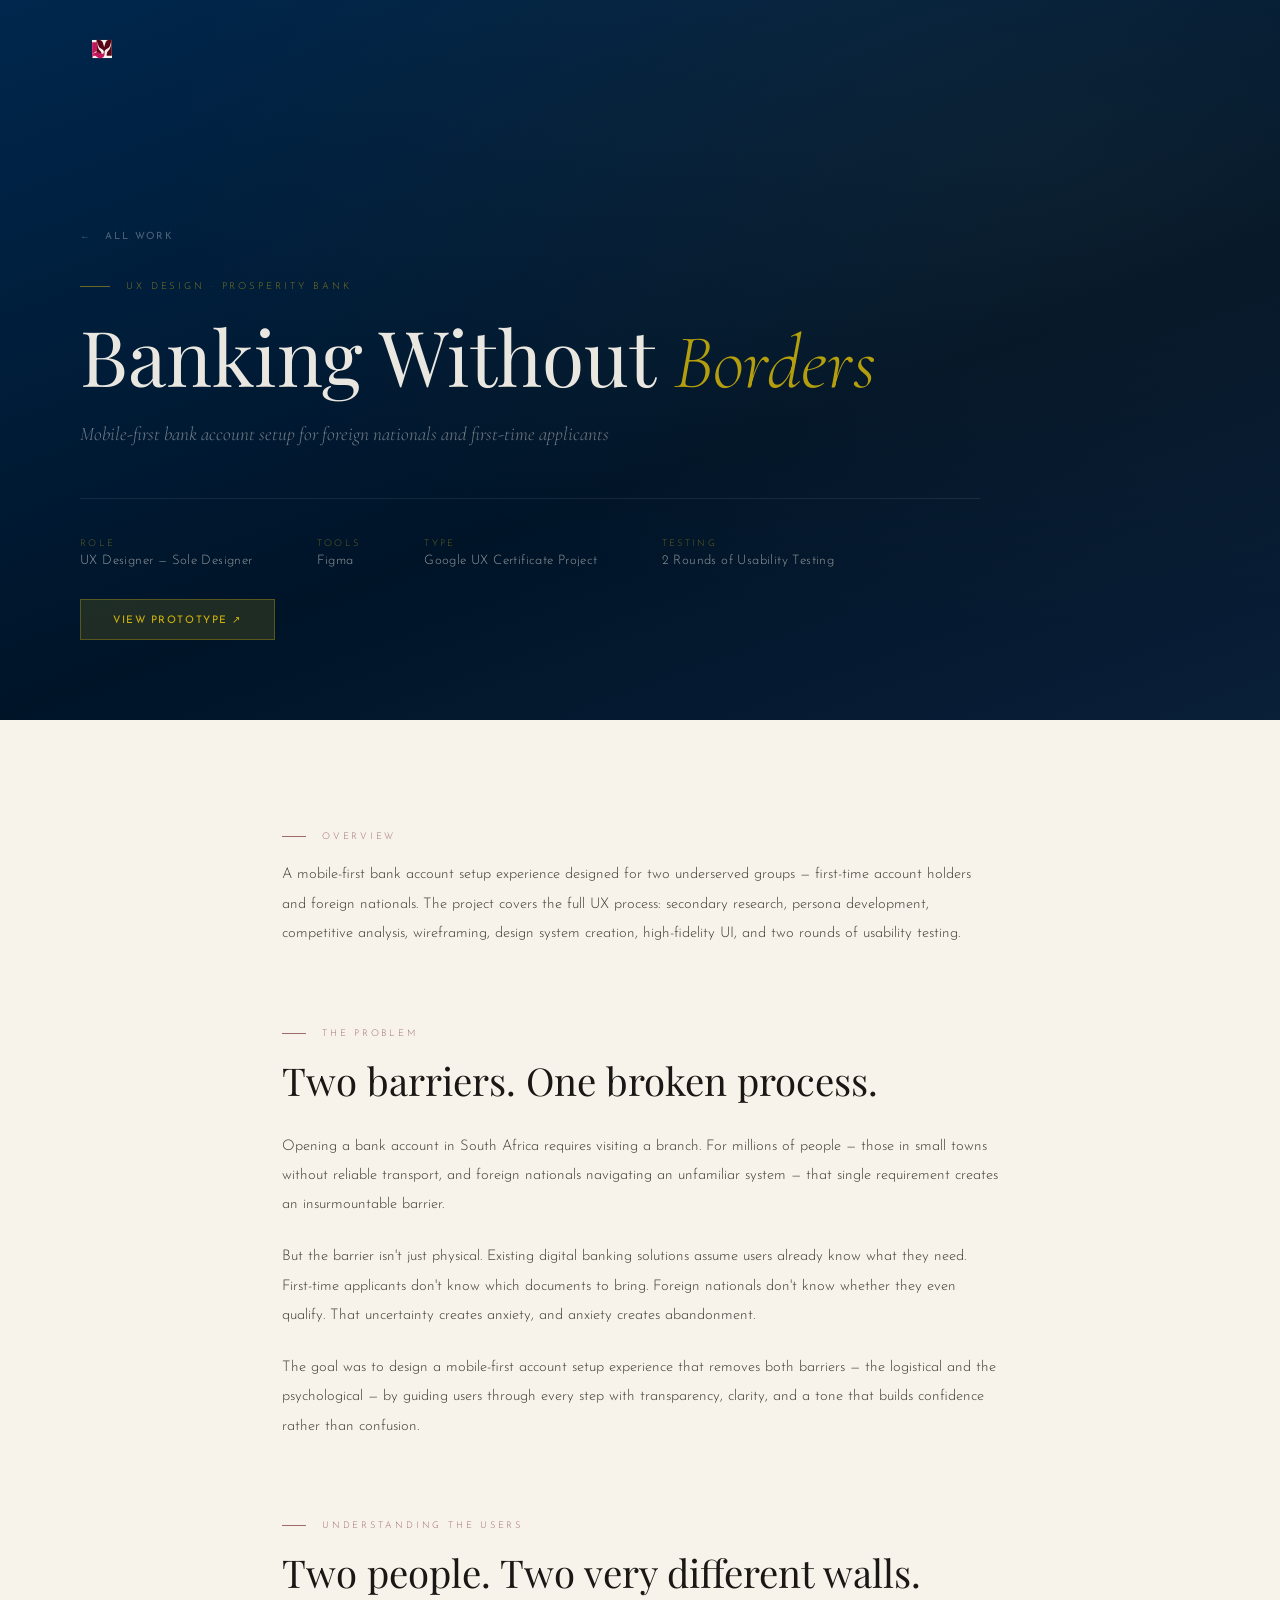
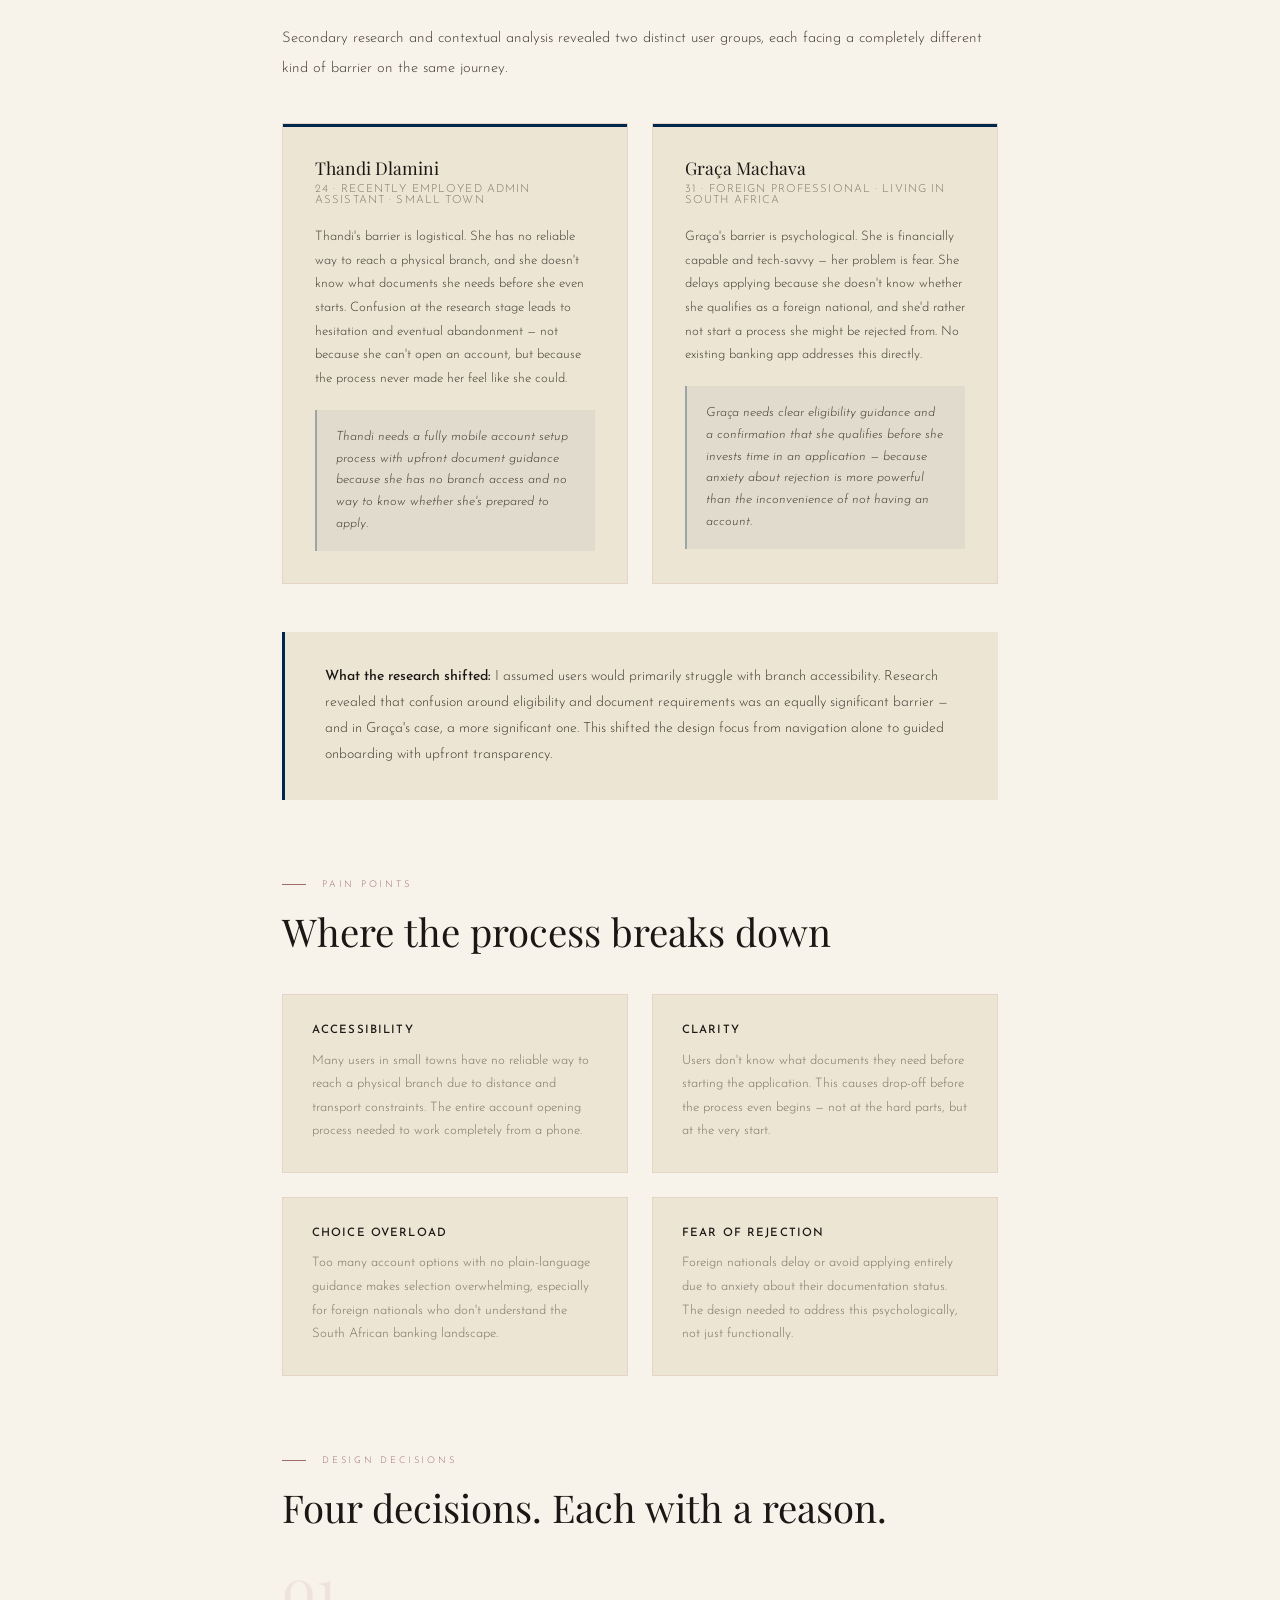
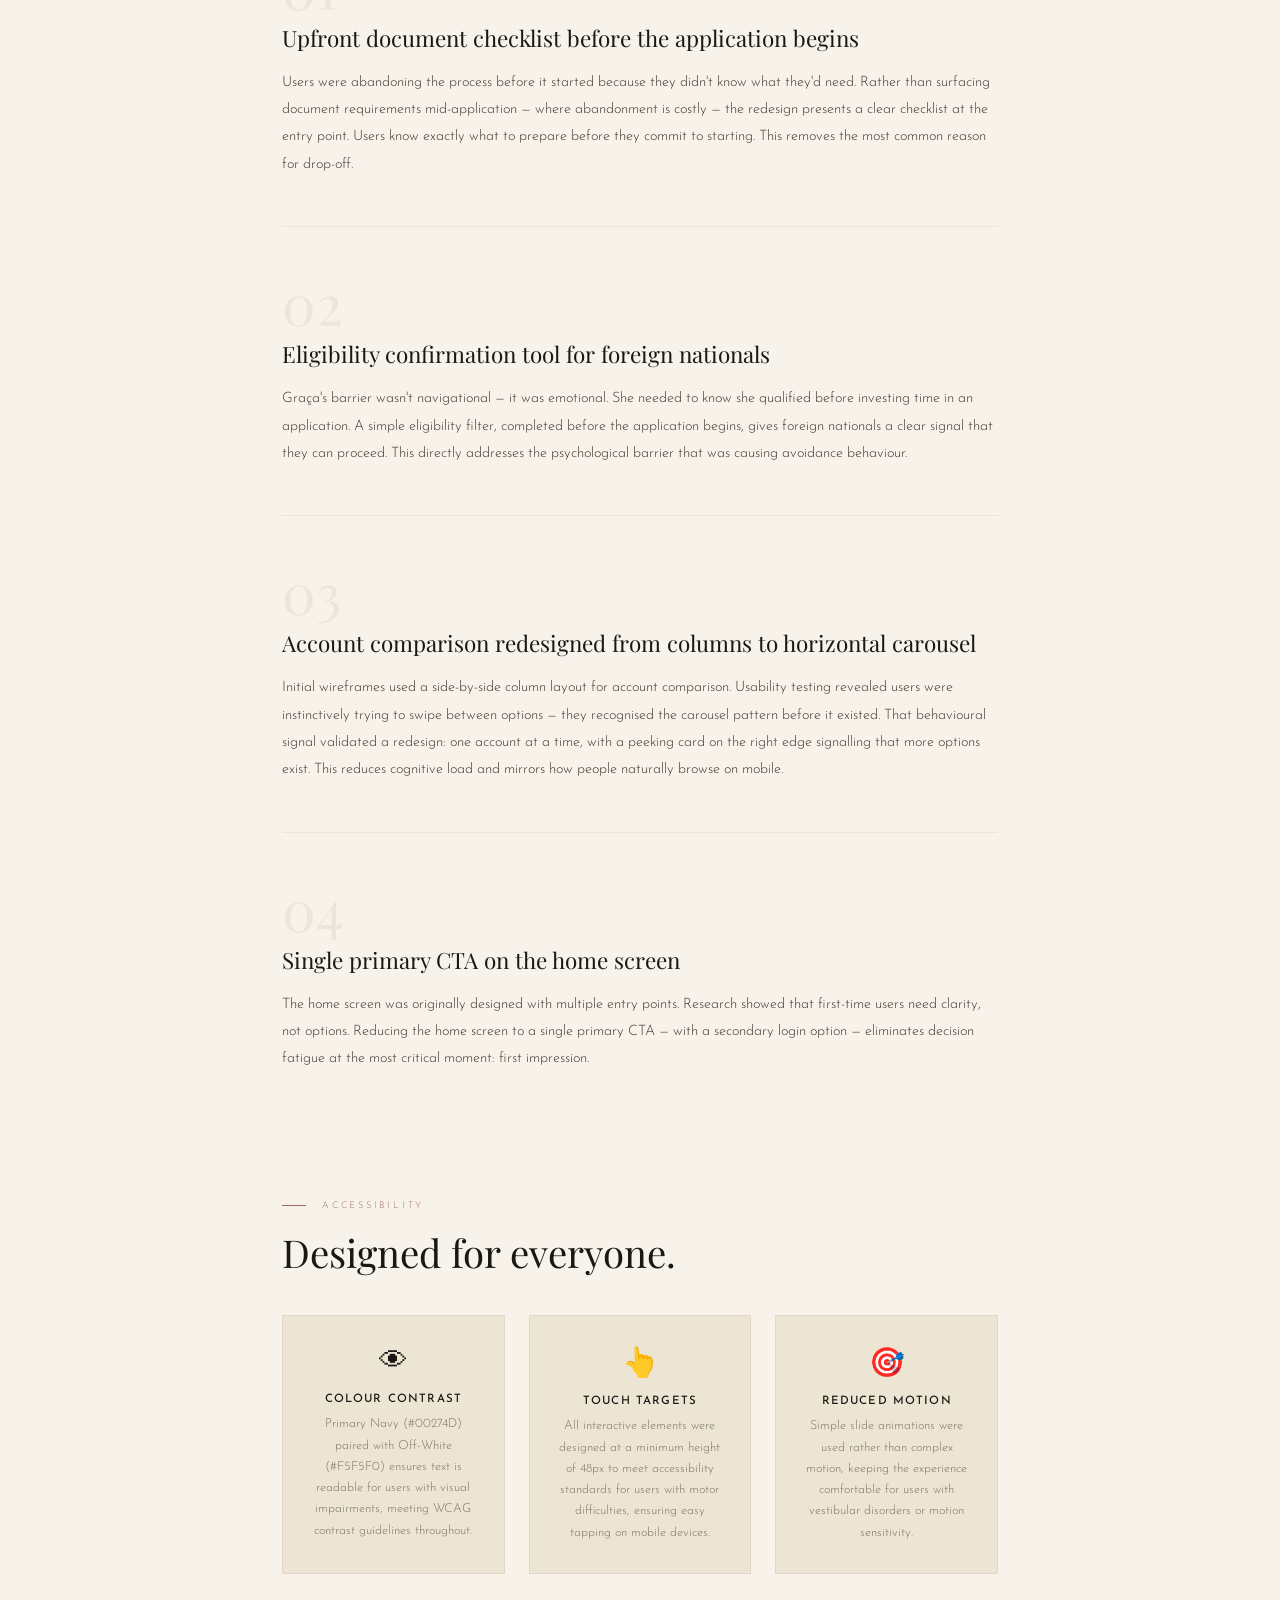
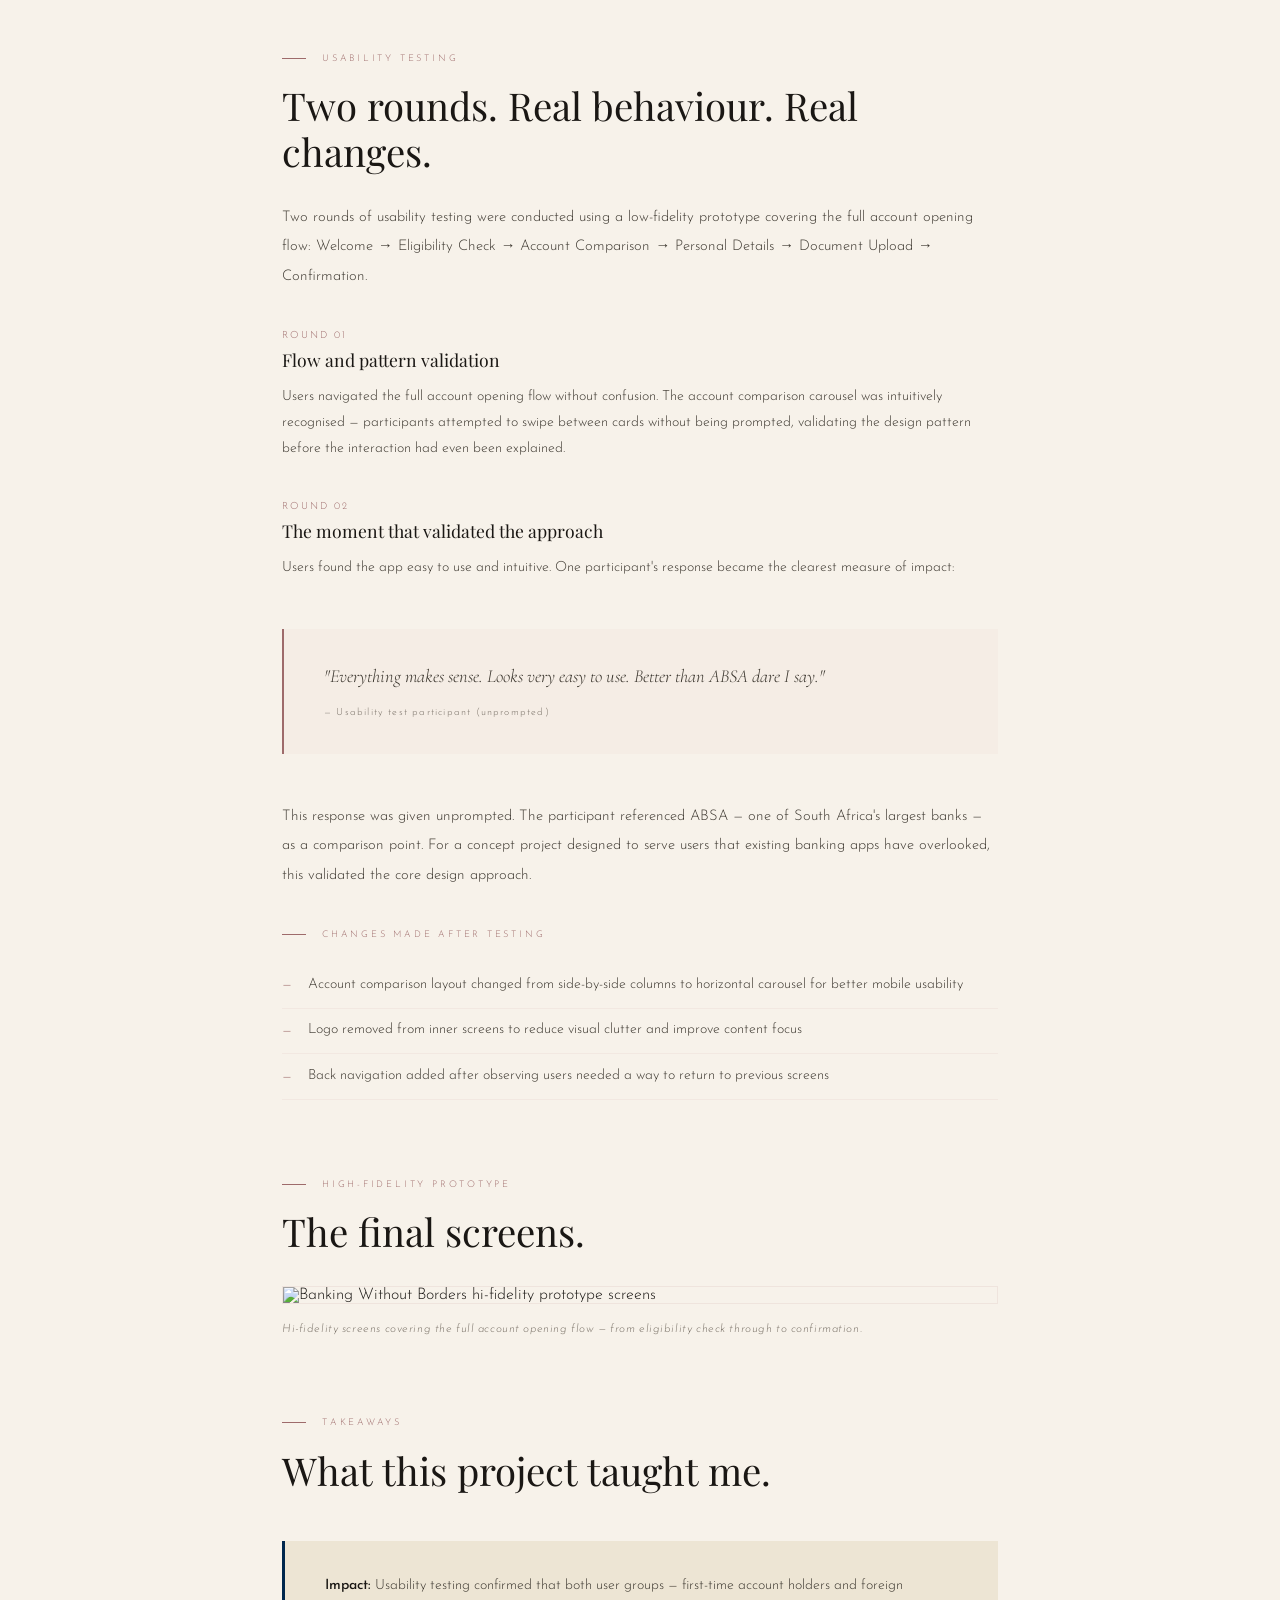
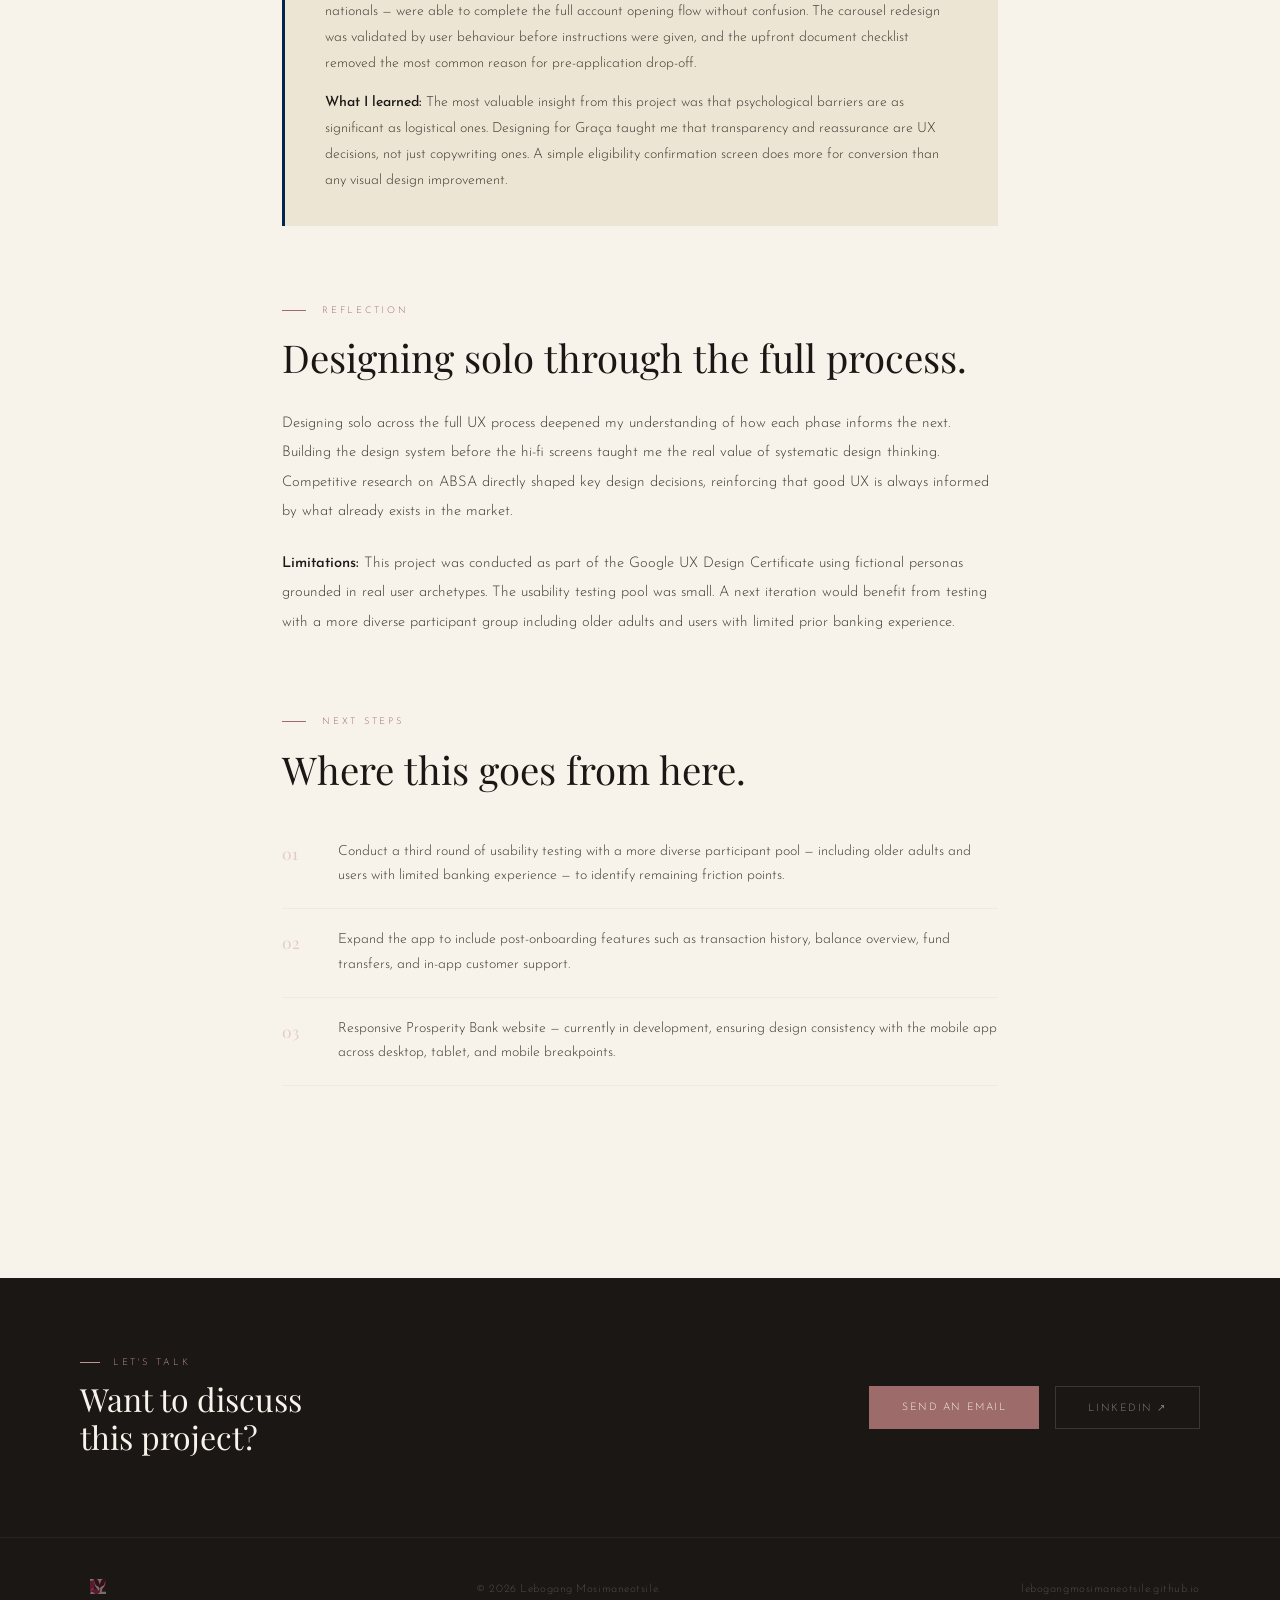
==== banking-without-borders.html @ cc15c758 "Add initial banking-without-borders.html file" ====
<!DOCTYPE html>
<html lang="en">
<head>
<meta charset="UTF-8">
<meta name="viewport" content="width=device-width, initial-scale=1.0">
<title>Banking Without Borders — Lebogang Mosimaneotsile</title>
<link href="https://fonts.googleapis.com/css2?family=Playfair+Display:ital,wght@0,400;0,500;0,700;1,400;1,500&family=Cormorant+Garamond:ital,wght@0,300;0,400;1,300;1,400&family=Josefin+Sans:wght@200;300;400;500&display=swap" rel="stylesheet">
<style>
*, *::before, *::after { margin: 0; padding: 0; box-sizing: border-box; }
:root {
  --cream: #F7F2EA;
  --cream-2: #EDE5D4;
  --cream-3: #E3D8C4;
  --ink: #1A1714;
  --ink-2: #3D3830;
  --ink-3: #7A7268;
  --rose-solid: #C49494;
  --rose-dark: #9E6B6B;
  --rose-deep: #7A4A4A;
  --rose-blush: #EDD8D8;
  --display: 'Playfair Display', Georgia, serif;
  --italic: 'Cormorant Garamond', Georgia, serif;
  --sans: 'Josefin Sans', sans-serif;
  --navy: #00274D;
}
html { scroll-behavior: smooth; }
body { background: var(--cream); color: var(--ink); font-family: var(--sans); font-weight: 300; overflow-x: hidden; }

/* NAV */
nav {
  position: fixed; top: 0; left: 0; right: 0; z-index: 100;
  display: flex; justify-content: space-between; align-items: center;
  padding: 1.8rem 5rem;
  transition: all 0.4s ease;
}
nav.scrolled {
  background: rgba(247,242,234,0.94); backdrop-filter: blur(12px);
  padding: 1.2rem 5rem;
  border-bottom: 1px solid rgba(196,148,148,0.15);
}
.nav-logo { text-decoration: none; display: flex; align-items: center; }
.nav-logo img { height: 44px; width: auto; transition: opacity 0.3s ease; }
.nav-logo:hover img { opacity: 0.75; }
.cs-back {
  display: inline-flex; align-items: center; gap: 0.5rem;
  font-family: var(--sans); font-size: 0.62rem; font-weight: 400;
  letter-spacing: 0.2em; text-transform: uppercase;
  color: rgba(255,255,255,0.3); text-decoration: none;
  margin-bottom: 2.5rem; transition: color 0.3s ease;
}
.cs-back:hover { color: rgba(255,255,255,0.7); }
.cs-back::before { content: '←'; margin-right: 0.3rem; }

/* HERO */
.cs-hero {
  min-height: 80vh; display: flex; flex-direction: column;
  justify-content: flex-end; padding: 0 5rem 5rem;
  position: relative; overflow: hidden;
  background: linear-gradient(160deg, #00274D 0%, #001428 60%, #0a1f38 100%);
}
.cs-hero::before {
  content: ''; position: absolute; inset: 0;
  background: radial-gradient(ellipse at 80% 20%, rgba(201,168,76,0.06) 0%, transparent 60%);
}
.cs-hero-inner { position: relative; z-index: 1; max-width: 900px; padding-top: 10rem; }
.cs-hero-tag {
  font-size: 0.6rem; letter-spacing: 0.3em; text-transform: uppercase;
  color: rgba(255,215,0,0.5); margin-bottom: 1.5rem;
  display: flex; align-items: center; gap: 1rem;
}
.cs-hero-tag::before { content: ''; width: 30px; height: 1px; background: rgba(255,215,0,0.4); }
.cs-hero-title {
  font-family: var(--display); font-size: clamp(2.8rem, 6vw, 5.5rem);
  font-weight: 400; color: rgba(247,242,234,0.95);
  line-height: 1.05; margin-bottom: 1rem;
}
.cs-hero-title em {
  font-family: var(--italic); font-style: italic;
  font-weight: 300; color: rgba(255,215,0,0.7);
}
.cs-hero-subtitle {
  font-family: var(--italic); font-size: 1.2rem;
  font-weight: 300; font-style: italic;
  color: rgba(247,242,234,0.45); margin-bottom: 3rem; line-height: 1.6;
}
.cs-meta {
  display: flex; gap: 4rem; flex-wrap: wrap;
  border-top: 1px solid rgba(255,255,255,0.08);
  padding-top: 2.5rem;
}
.cs-meta-item {}
.cs-meta-label {
  font-size: 0.58rem; letter-spacing: 0.25em; text-transform: uppercase;
  color: rgba(255,215,0,0.4); margin-bottom: 0.4rem;
}
.cs-meta-value { font-size: 0.82rem; color: rgba(247,242,234,0.6); letter-spacing: 0.03em; }
.cs-hero-action {
  margin-top: 2rem; display: flex; gap: 1rem; flex-wrap: wrap;
}
.cs-btn {
  display: inline-flex; align-items: center; gap: 0.5rem;
  padding: 0.8rem 2rem;
  font-family: var(--sans); font-size: 0.65rem;
  font-weight: 400; letter-spacing: 0.15em; text-transform: uppercase;
  text-decoration: none; transition: all 0.3s ease;
}
.cs-btn-primary { background: rgba(255,215,0,0.12); color: rgba(255,215,0,0.8); border: 1px solid rgba(255,215,0,0.25); }
.cs-btn-primary:hover { background: rgba(255,215,0,0.2); border-color: rgba(255,215,0,0.5); }
.cs-btn-ghost { background: transparent; color: rgba(247,242,234,0.4); border: 1px solid rgba(247,242,234,0.12); }
.cs-btn-ghost:hover { border-color: rgba(247,242,234,0.3); color: rgba(247,242,234,0.7); }

/* BODY */
.cs-body { max-width: 780px; margin: 0 auto; padding: 7rem 2rem; }
.cs-body-wide { max-width: 1100px; margin: 0 auto; padding: 0 2rem 7rem; }

.cs-section { margin-bottom: 5rem; }
.cs-section-label {
  font-size: 0.58rem; letter-spacing: 0.3em; text-transform: uppercase;
  color: var(--rose-dark); margin-bottom: 1.2rem;
  display: flex; align-items: center; gap: 1rem;
}
.cs-section-label::before { content: ''; width: 24px; height: 1px; background: var(--rose-dark); }
.cs-section-heading {
  font-family: var(--display); font-size: clamp(1.8rem, 3vw, 2.8rem);
  font-weight: 400; color: var(--ink); line-height: 1.2; margin-bottom: 1.8rem;
}
.cs-prose {
  font-size: 0.92rem; line-height: 2; color: var(--ink-2);
}
.cs-prose p { margin-bottom: 1.4rem; }
.cs-prose p:last-child { margin-bottom: 0; }
.cs-prose strong { font-weight: 500; color: var(--ink); }

/* CALLOUT */
.cs-callout {
  background: var(--cream-2); border-left: 3px solid var(--navy);
  padding: 2rem 2.5rem; margin: 3rem 0;
}
.cs-callout p { font-size: 0.88rem; line-height: 1.85; color: var(--ink-2); margin-bottom: 0.8rem; }
.cs-callout p:last-child { margin-bottom: 0; }
.cs-callout strong { font-weight: 500; color: var(--ink); }

/* QUOTE */
.cs-quote {
  margin: 3rem 0;
  padding: 2rem 2.5rem;
  border-left: 2px solid var(--rose-dark);
  background: rgba(196,148,148,0.06);
  font-family: var(--italic); font-style: italic;
  font-size: 1.15rem; color: var(--ink-2); line-height: 1.7;
}
.cs-quote cite {
  display: block; margin-top: 0.8rem;
  font-family: var(--sans); font-style: normal;
  font-size: 0.62rem; letter-spacing: 0.12em; color: var(--ink-3);
}

/* PERSONA CARDS */
.persona-grid { display: grid; grid-template-columns: 1fr 1fr; gap: 1.5rem; margin: 2.5rem 0; }
.persona-card {
  background: var(--cream-2); border: 1px solid rgba(196,148,148,0.2);
  padding: 2rem; position: relative; overflow: hidden;
}
.persona-card::before {
  content: ''; position: absolute; top: 0; left: 0; right: 0; height: 3px;
  background: var(--navy);
}
.persona-name { font-family: var(--display); font-size: 1.1rem; font-weight: 400; color: var(--ink); margin-bottom: 0.3rem; }
.persona-role { font-size: 0.7rem; letter-spacing: 0.1em; text-transform: uppercase; color: var(--ink-3); margin-bottom: 1.2rem; }
.persona-body { font-size: 0.82rem; line-height: 1.8; color: var(--ink-2); }
.persona-statement {
  margin-top: 1.2rem; padding: 1rem 1.2rem;
  background: rgba(0,39,77,0.05); border-left: 2px solid rgba(0,39,77,0.3);
  font-size: 0.8rem; line-height: 1.7; color: var(--ink-2);
  font-style: italic;
}

/* PAIN POINTS */
.pain-grid { display: grid; grid-template-columns: 1fr 1fr; gap: 1.5rem; margin: 2.5rem 0; }
.pain-card {
  padding: 1.8rem; background: var(--cream-2);
  border: 1px solid rgba(196,148,148,0.2);
}
.pain-card-title {
  font-family: var(--sans); font-size: 0.72rem; font-weight: 500;
  letter-spacing: 0.1em; text-transform: uppercase; color: var(--ink);
  margin-bottom: 0.8rem;
}
.pain-card-body { font-size: 0.82rem; line-height: 1.8; color: var(--ink-3); }

/* DESIGN DECISIONS */
.decision { margin-bottom: 3rem; padding-bottom: 3rem; border-bottom: 1px solid rgba(196,148,148,0.15); }
.decision:last-child { border-bottom: none; }
.decision-num {
  font-family: var(--display); font-size: 3.5rem; font-weight: 400;
  color: rgba(196,148,148,0.15); line-height: 1; margin-bottom: 0.5rem;
}
.decision-title {
  font-family: var(--display); font-size: 1.4rem; font-weight: 400;
  color: var(--ink); margin-bottom: 1rem;
}
.decision-body { font-size: 0.9rem; line-height: 1.9; color: var(--ink-2); }

/* ACCESSIBILITY */
.a11y-grid { display: grid; grid-template-columns: repeat(3, 1fr); gap: 1.5rem; margin: 2.5rem 0; }
.a11y-card {
  padding: 1.8rem; background: var(--cream-2);
  border: 1px solid rgba(196,148,148,0.2);
  text-align: center;
}
.a11y-icon { font-size: 1.8rem; margin-bottom: 1rem; }
.a11y-title {
  font-family: var(--sans); font-size: 0.72rem; font-weight: 500;
  letter-spacing: 0.1em; text-transform: uppercase; color: var(--ink);
  margin-bottom: 0.6rem;
}
.a11y-body { font-size: 0.78rem; line-height: 1.7; color: var(--ink-3); }

/* TESTING */
.test-round { margin-bottom: 2.5rem; }
.test-round-label {
  font-size: 0.62rem; letter-spacing: 0.2em; text-transform: uppercase;
  color: var(--rose-dark); margin-bottom: 0.5rem;
}
.test-round-title {
  font-family: var(--display); font-size: 1.1rem; font-weight: 400;
  color: var(--ink); margin-bottom: 0.8rem;
}
.test-round-body { font-size: 0.88rem; line-height: 1.85; color: var(--ink-2); }

/* CHANGES LIST */
.cs-list { margin: 1.5rem 0; padding: 0; }
.cs-list li {
  display: flex; align-items: flex-start; gap: 1rem;
  font-size: 0.88rem; line-height: 1.75; color: var(--ink-2);
  padding: 0.6rem 0; border-bottom: 1px solid rgba(196,148,148,0.1);
}
.cs-list li::before { content: '—'; color: var(--rose-dark); flex-shrink: 0; margin-top: 0.05rem; }

/* NEXT STEPS */
.steps-list { counter-reset: steps; margin: 1.5rem 0; }
.steps-list li {
  display: flex; gap: 1.5rem; align-items: flex-start;
  padding: 1.2rem 0; border-bottom: 1px solid rgba(196,148,148,0.1);
  font-size: 0.88rem; line-height: 1.75; color: var(--ink-2);
  counter-increment: steps; list-style: none;
}
.steps-list li::before {
  content: counter(steps, decimal-leading-zero);
  font-family: var(--display); font-size: 1rem; font-weight: 400;
  color: rgba(196,148,148,0.4); flex-shrink: 0; padding-top: 0.05rem;
  min-width: 2rem;
}

/* CONTACT STRIP */
.cs-contact {
  background: var(--ink); padding: 5rem;
  display: flex; align-items: center; justify-content: space-between;
  gap: 3rem; flex-wrap: wrap;
}
.cs-contact-text {}
.cs-contact-label {
  font-size: 0.58rem; letter-spacing: 0.3em; text-transform: uppercase;
  color: var(--rose-solid); margin-bottom: 0.8rem;
  display: flex; align-items: center; gap: 0.8rem;
}
.cs-contact-label::before { content: ''; width: 20px; height: 1px; background: var(--rose-solid); }
.cs-contact-heading {
  font-family: var(--display); font-size: 2rem; font-weight: 400;
  color: var(--cream); line-height: 1.2;
}
.cs-contact-actions { display: flex; gap: 1rem; flex-wrap: wrap; }
.cs-contact-btn {
  display: inline-flex; align-items: center; padding: 0.9rem 2rem;
  font-family: var(--sans); font-size: 0.65rem; letter-spacing: 0.15em;
  text-transform: uppercase; text-decoration: none; transition: all 0.3s ease;
}
.cs-contact-btn.primary { background: var(--rose-dark); color: var(--cream); border: 1px solid var(--rose-dark); }
.cs-contact-btn.primary:hover { background: transparent; color: var(--rose-solid); }
.cs-contact-btn.secondary { background: transparent; color: rgba(247,242,234,0.5); border: 1px solid rgba(247,242,234,0.15); }
.cs-contact-btn.secondary:hover { border-color: var(--rose-solid); color: var(--rose-solid); }

/* FOOTER */
footer {
  background: var(--ink); border-top: 1px solid rgba(255,255,255,0.05);
  padding: 2rem 5rem; display: flex; justify-content: space-between;
  align-items: center;
}
footer p { font-size: 0.7rem; color: rgba(247,242,234,0.25); letter-spacing: 0.05em; }
footer .footer-logo img { height: 36px; width: auto; opacity: 0.4; transition: opacity 0.3s ease; }
footer .footer-logo:hover img { opacity: 0.7; }
footer .footer-logo { text-decoration: none; }

/* DIVIDER */
.cs-divider { height: 1px; background: rgba(196,148,148,0.15); margin: 5rem 0; }

/* IMAGES */
.cs-image-block { margin: 2rem 0; }
.cs-image { display: block; width: 100%; height: auto; border: 1px solid rgba(196,148,148,0.15); }
.cs-image-full { width: 100%; }
.cs-image-caption {
  margin-top: 1rem; font-size: 0.72rem; letter-spacing: 0.05em;
  color: var(--ink-3); font-style: italic; line-height: 1.6;
}
.cs-image-grid { display: grid; grid-template-columns: repeat(3, 1fr); gap: 1.5rem; margin: 2rem 0; }
.cs-image-grid-2 { grid-template-columns: repeat(2, 1fr); }
.cs-image-grid-item {}
.cs-image-grid-item .cs-image-caption { font-size: 0.68rem; }

/* REVEAL */
.reveal { opacity: 0; transform: translateY(24px); transition: opacity 0.8s cubic-bezier(0.16,1,0.3,1), transform 0.8s cubic-bezier(0.16,1,0.3,1); }
.reveal.revealed { opacity: 1; transform: translateY(0); }
.reveal-delay-1 { transition-delay: 0.1s; }
.reveal-delay-2 { transition-delay: 0.2s; }

/* SECTION LABEL */
.section-label {
  font-size: 0.6rem; letter-spacing: 0.3em; text-transform: uppercase;
  color: var(--rose-dark); margin-bottom: 1.2rem;
  display: flex; align-items: center; gap: 1rem;
}
.section-label::before { content: ''; width: 30px; height: 1px; background: var(--rose-dark); }

@media (max-width: 900px) {
  nav { padding: 1.4rem 2rem; }
  nav.scrolled { padding: 1rem 2rem; }
  .cs-hero { padding: 0 2rem 4rem; }
  .cs-body { padding: 5rem 1.5rem; }
  .cs-body-wide { padding: 0 1.5rem 5rem; }
  .persona-grid { grid-template-columns: 1fr; }
  .pain-grid { grid-template-columns: 1fr; }
  .a11y-grid { grid-template-columns: 1fr; }
  .cs-contact { padding: 3rem 2rem; flex-direction: column; }
  footer { flex-direction: column; gap: 1rem; text-align: center; padding: 2rem; }
}
</style>
</head>
<body>

<!-- NAV -->
<nav id="nav">
  <a href="index.html" class="nav-logo"><img src="logo.svg" alt="LM"></a>
</nav>

<!-- HERO -->
<section class="cs-hero">
  <div class="cs-hero-inner">
    <a href="index.html#work" class="cs-back">All Work</a>
    <p class="cs-hero-tag">UX Design · Prosperity Bank</p>
    <h1 class="cs-hero-title">Banking Without <em>Borders</em></h1>
    <p class="cs-hero-subtitle">Mobile-first bank account setup for foreign nationals and first-time applicants</p>
    <div class="cs-meta">
      <div class="cs-meta-item">
        <p class="cs-meta-label">Role</p>
        <p class="cs-meta-value">UX Designer — Sole Designer</p>
      </div>
      <div class="cs-meta-item">
        <p class="cs-meta-label">Tools</p>
        <p class="cs-meta-value">Figma</p>
      </div>
      <div class="cs-meta-item">
        <p class="cs-meta-label">Type</p>
        <p class="cs-meta-value">Google UX Certificate Project</p>
      </div>
      <div class="cs-meta-item">
        <p class="cs-meta-label">Testing</p>
        <p class="cs-meta-value">2 Rounds of Usability Testing</p>
      </div>
    </div>
    <div class="cs-hero-action">
      <a href="https://www.figma.com/proto/YXx9rZH2kLa6SnloYPKiNV/Portfolio-Project?node-id=34-107&t=NS2Wy2JsDxOzYL6s-1" target="_blank" class="cs-btn cs-btn-primary">View Prototype ↗</a>
    </div>
  </div>
</section>

<!-- OVERVIEW -->
<div class="cs-body">
  <div class="cs-section reveal">
    <p class="cs-section-label">Overview</p>
    <p class="cs-prose">A mobile-first bank account setup experience designed for two underserved groups — first-time account holders and foreign nationals. The project covers the full UX process: secondary research, persona development, competitive analysis, wireframing, design system creation, high-fidelity UI, and two rounds of usability testing.</p>
  </div>

  <!-- THE PROBLEM -->
  <div class="cs-section reveal">
    <p class="cs-section-label">The Problem</p>
    <h2 class="cs-section-heading">Two barriers. One broken process.</h2>
    <div class="cs-prose">
      <p>Opening a bank account in South Africa requires visiting a branch. For millions of people — those in small towns without reliable transport, and foreign nationals navigating an unfamiliar system — that single requirement creates an insurmountable barrier.</p>
      <p>But the barrier isn't just physical. Existing digital banking solutions assume users already know what they need. First-time applicants don't know which documents to bring. Foreign nationals don't know whether they even qualify. That uncertainty creates anxiety, and anxiety creates abandonment.</p>
      <p>The goal was to design a mobile-first account setup experience that removes both barriers — the logistical and the psychological — by guiding users through every step with transparency, clarity, and a tone that builds confidence rather than confusion.</p>
    </div>
  </div>

  <!-- USERS -->
  <div class="cs-section reveal">
    <p class="cs-section-label">Understanding the Users</p>
    <h2 class="cs-section-heading">Two people. Two very different walls.</h2>
    <p class="cs-prose" style="margin-bottom: 2.5rem;">Secondary research and contextual analysis revealed two distinct user groups, each facing a completely different kind of barrier on the same journey.</p>

    <div class="persona-grid">
      <div class="persona-card">
        <p class="persona-name">Thandi Dlamini</p>
        <p class="persona-role">24 · Recently employed admin assistant · Small town</p>
        <p class="persona-body">Thandi's barrier is logistical. She has no reliable way to reach a physical branch, and she doesn't know what documents she needs before she even starts. Confusion at the research stage leads to hesitation and eventual abandonment — not because she can't open an account, but because the process never made her feel like she could.</p>
        <div class="persona-statement">Thandi needs a fully mobile account setup process with upfront document guidance because she has no branch access and no way to know whether she's prepared to apply.</div>
      </div>
      <div class="persona-card">
        <p class="persona-name">Graça Machava</p>
        <p class="persona-role">31 · Foreign professional · Living in South Africa</p>
        <p class="persona-body">Graça's barrier is psychological. She is financially capable and tech-savvy — her problem is fear. She delays applying because she doesn't know whether she qualifies as a foreign national, and she'd rather not start a process she might be rejected from. No existing banking app addresses this directly.</p>
        <div class="persona-statement">Graça needs clear eligibility guidance and a confirmation that she qualifies before she invests time in an application — because anxiety about rejection is more powerful than the inconvenience of not having an account.</div>
      </div>
    </div>

    <div class="cs-callout">
      <p><strong>What the research shifted:</strong> I assumed users would primarily struggle with branch accessibility. Research revealed that confusion around eligibility and document requirements was an equally significant barrier — and in Graça's case, a more significant one. This shifted the design focus from navigation alone to guided onboarding with upfront transparency.</p>
    </div>
  </div>

  <!-- PAIN POINTS -->
  <div class="cs-section reveal">
    <p class="cs-section-label">Pain Points</p>
    <h2 class="cs-section-heading">Where the process breaks down</h2>
    <div class="pain-grid">
      <div class="pain-card">
        <p class="pain-card-title">Accessibility</p>
        <p class="pain-card-body">Many users in small towns have no reliable way to reach a physical branch due to distance and transport constraints. The entire account opening process needed to work completely from a phone.</p>
      </div>
      <div class="pain-card">
        <p class="pain-card-title">Clarity</p>
        <p class="pain-card-body">Users don't know what documents they need before starting the application. This causes drop-off before the process even begins — not at the hard parts, but at the very start.</p>
      </div>
      <div class="pain-card">
        <p class="pain-card-title">Choice Overload</p>
        <p class="pain-card-body">Too many account options with no plain-language guidance makes selection overwhelming, especially for foreign nationals who don't understand the South African banking landscape.</p>
      </div>
      <div class="pain-card">
        <p class="pain-card-title">Fear of Rejection</p>
        <p class="pain-card-body">Foreign nationals delay or avoid applying entirely due to anxiety about their documentation status. The design needed to address this psychologically, not just functionally.</p>
      </div>
    </div>
  </div>

  <!-- DESIGN DECISIONS -->
  <div class="cs-section reveal">
    <p class="cs-section-label">Design Decisions</p>
    <h2 class="cs-section-heading">Four decisions. Each with a reason.</h2>

    <div class="decision">
      <p class="decision-num">01</p>
      <h3 class="decision-title">Upfront document checklist before the application begins</h3>
      <p class="decision-body">Users were abandoning the process before it started because they didn't know what they'd need. Rather than surfacing document requirements mid-application — where abandonment is costly — the redesign presents a clear checklist at the entry point. Users know exactly what to prepare before they commit to starting. This removes the most common reason for drop-off.</p>
    </div>

    <div class="decision">
      <p class="decision-num">02</p>
      <h3 class="decision-title">Eligibility confirmation tool for foreign nationals</h3>
      <p class="decision-body">Graça's barrier wasn't navigational — it was emotional. She needed to know she qualified before investing time in an application. A simple eligibility filter, completed before the application begins, gives foreign nationals a clear signal that they can proceed. This directly addresses the psychological barrier that was causing avoidance behaviour.</p>
    </div>

    <div class="decision">
      <p class="decision-num">03</p>
      <h3 class="decision-title">Account comparison redesigned from columns to horizontal carousel</h3>
      <p class="decision-body">Initial wireframes used a side-by-side column layout for account comparison. Usability testing revealed users were instinctively trying to swipe between options — they recognised the carousel pattern before it existed. That behavioural signal validated a redesign: one account at a time, with a peeking card on the right edge signalling that more options exist. This reduces cognitive load and mirrors how people naturally browse on mobile.</p>
    </div>

    <div class="decision">
      <p class="decision-num">04</p>
      <h3 class="decision-title">Single primary CTA on the home screen</h3>
      <p class="decision-body">The home screen was originally designed with multiple entry points. Research showed that first-time users need clarity, not options. Reducing the home screen to a single primary CTA — with a secondary login option — eliminates decision fatigue at the most critical moment: first impression.</p>
    </div>
  </div>

  <!-- ACCESSIBILITY -->
  <div class="cs-section reveal">
    <p class="cs-section-label">Accessibility</p>
    <h2 class="cs-section-heading">Designed for everyone.</h2>
    <div class="a11y-grid">
      <div class="a11y-card">
        <div class="a11y-icon">👁</div>
        <p class="a11y-title">Colour Contrast</p>
        <p class="a11y-body">Primary Navy (#00274D) paired with Off-White (#F5F5F0) ensures text is readable for users with visual impairments, meeting WCAG contrast guidelines throughout.</p>
      </div>
      <div class="a11y-card">
        <div class="a11y-icon">👆</div>
        <p class="a11y-title">Touch Targets</p>
        <p class="a11y-body">All interactive elements were designed at a minimum height of 48px to meet accessibility standards for users with motor difficulties, ensuring easy tapping on mobile devices.</p>
      </div>
      <div class="a11y-card">
        <div class="a11y-icon">🎯</div>
        <p class="a11y-title">Reduced Motion</p>
        <p class="a11y-body">Simple slide animations were used rather than complex motion, keeping the experience comfortable for users with vestibular disorders or motion sensitivity.</p>
      </div>
    </div>
  </div>

  <!-- USABILITY TESTING -->
  <div class="cs-section reveal">
    <p class="cs-section-label">Usability Testing</p>
    <h2 class="cs-section-heading">Two rounds. Real behaviour. Real changes.</h2>
    <p class="cs-prose" style="margin-bottom: 2.5rem;">Two rounds of usability testing were conducted using a low-fidelity prototype covering the full account opening flow: Welcome → Eligibility Check → Account Comparison → Personal Details → Document Upload → Confirmation.</p>

    <div class="test-round">
      <p class="test-round-label">Round 01</p>
      <h3 class="test-round-title">Flow and pattern validation</h3>
      <p class="test-round-body">Users navigated the full account opening flow without confusion. The account comparison carousel was intuitively recognised — participants attempted to swipe between cards without being prompted, validating the design pattern before the interaction had even been explained.</p>
    </div>

    <div class="test-round">
      <p class="test-round-label">Round 02</p>
      <h3 class="test-round-title">The moment that validated the approach</h3>
      <p class="test-round-body">Users found the app easy to use and intuitive. One participant's response became the clearest measure of impact:</p>
    </div>

    <div class="cs-quote">
      "Everything makes sense. Looks very easy to use. Better than ABSA dare I say."
      <cite>— Usability test participant (unprompted)</cite>
    </div>

    <p class="cs-prose" style="margin-bottom: 1.5rem;">This response was given unprompted. The participant referenced ABSA — one of South Africa's largest banks — as a comparison point. For a concept project designed to serve users that existing banking apps have overlooked, this validated the core design approach.</p>

    <p class="cs-section-label" style="margin-top: 2.5rem; margin-bottom: 1rem;">Changes made after testing</p>
    <ul class="cs-list">
      <li>Account comparison layout changed from side-by-side columns to horizontal carousel for better mobile usability</li>
      <li>Logo removed from inner screens to reduce visual clutter and improve content focus</li>
      <li>Back navigation added after observing users needed a way to return to previous screens</li>
    </ul>
  </div>

  <!-- HI-FI SCREENS -->
  <div class="cs-section reveal">
    <p class="cs-section-label">High-Fidelity Prototype</p>
    <h2 class="cs-section-heading">The final screens.</h2>
    <div class="cs-image-block">
      <img src="assets/banking-hifi-screens.png" alt="Banking Without Borders hi-fidelity prototype screens" class="cs-image cs-image-full">
      <p class="cs-image-caption">Hi-fidelity screens covering the full account opening flow — from eligibility check through to confirmation.</p>
    </div>
  </div>

  <!-- TAKEAWAYS -->
  <div class="cs-section reveal">
    <p class="cs-section-label">Takeaways</p>
    <h2 class="cs-section-heading">What this project taught me.</h2>
    <div class="cs-callout">
      <p><strong>Impact:</strong> Usability testing confirmed that both user groups — first-time account holders and foreign nationals — were able to complete the full account opening flow without confusion. The carousel redesign was validated by user behaviour before instructions were given, and the upfront document checklist removed the most common reason for pre-application drop-off.</p>
      <p><strong>What I learned:</strong> The most valuable insight from this project was that psychological barriers are as significant as logistical ones. Designing for Graça taught me that transparency and reassurance are UX decisions, not just copywriting ones. A simple eligibility confirmation screen does more for conversion than any visual design improvement.</p>
    </div>
  </div>

  <!-- REFLECTION -->
  <div class="cs-section reveal">
    <p class="cs-section-label">Reflection</p>
    <h2 class="cs-section-heading">Designing solo through the full process.</h2>
    <div class="cs-prose">
      <p>Designing solo across the full UX process deepened my understanding of how each phase informs the next. Building the design system before the hi-fi screens taught me the real value of systematic design thinking. Competitive research on ABSA directly shaped key design decisions, reinforcing that good UX is always informed by what already exists in the market.</p>
      <p><strong>Limitations:</strong> This project was conducted as part of the Google UX Design Certificate using fictional personas grounded in real user archetypes. The usability testing pool was small. A next iteration would benefit from testing with a more diverse participant group including older adults and users with limited prior banking experience.</p>
    </div>
  </div>

  <!-- NEXT STEPS -->
  <div class="cs-section reveal">
    <p class="cs-section-label">Next Steps</p>
    <h2 class="cs-section-heading">Where this goes from here.</h2>
    <ol class="steps-list">
      <li>Conduct a third round of usability testing with a more diverse participant pool — including older adults and users with limited banking experience — to identify remaining friction points.</li>
      <li>Expand the app to include post-onboarding features such as transaction history, balance overview, fund transfers, and in-app customer support.</li>
      <li>Responsive Prosperity Bank website — currently in development, ensuring design consistency with the mobile app across desktop, tablet, and mobile breakpoints.</li>
    </ol>
  </div>
</div>

<!-- CONTACT -->
<div class="cs-contact">
  <div class="cs-contact-text">
    <p class="cs-contact-label">Let's talk</p>
    <h2 class="cs-contact-heading">Want to discuss<br>this project?</h2>
  </div>
  <div class="cs-contact-actions">
    <a href="mailto:lebogangmosimaneotsile@gmail.com" class="cs-contact-btn primary">Send an Email</a>
    <a href="https://www.linkedin.com/in/lebogangmosimaneotsile/" target="_blank" class="cs-contact-btn secondary">LinkedIn ↗</a>
  </div>
</div>

<footer>
  <a href="index.html" class="footer-logo"><img src="logo.svg" alt="LM"></a>
  <p>© 2026 Lebogang Mosimaneotsile.</p>
  <p>lebogangmosimaneotsile.github.io</p>
</footer>

<script>
const nav = document.getElementById('nav');
window.addEventListener('scroll', () => nav.classList.toggle('scrolled', window.scrollY > 50));

const reveals = document.querySelectorAll('.reveal');
const ro = new IntersectionObserver((entries) => {
  entries.forEach(e => { if (e.isIntersecting) { e.target.classList.add('revealed'); ro.unobserve(e.target); } });
}, { rootMargin: '0px 0px -60px 0px' });
reveals.forEach(el => ro.observe(el));
window.addEventListener('load', () => {
  reveals.forEach(el => { if (el.getBoundingClientRect().top < window.innerHeight) el.classList.add('revealed'); });
});
</script>
</body>
</html>
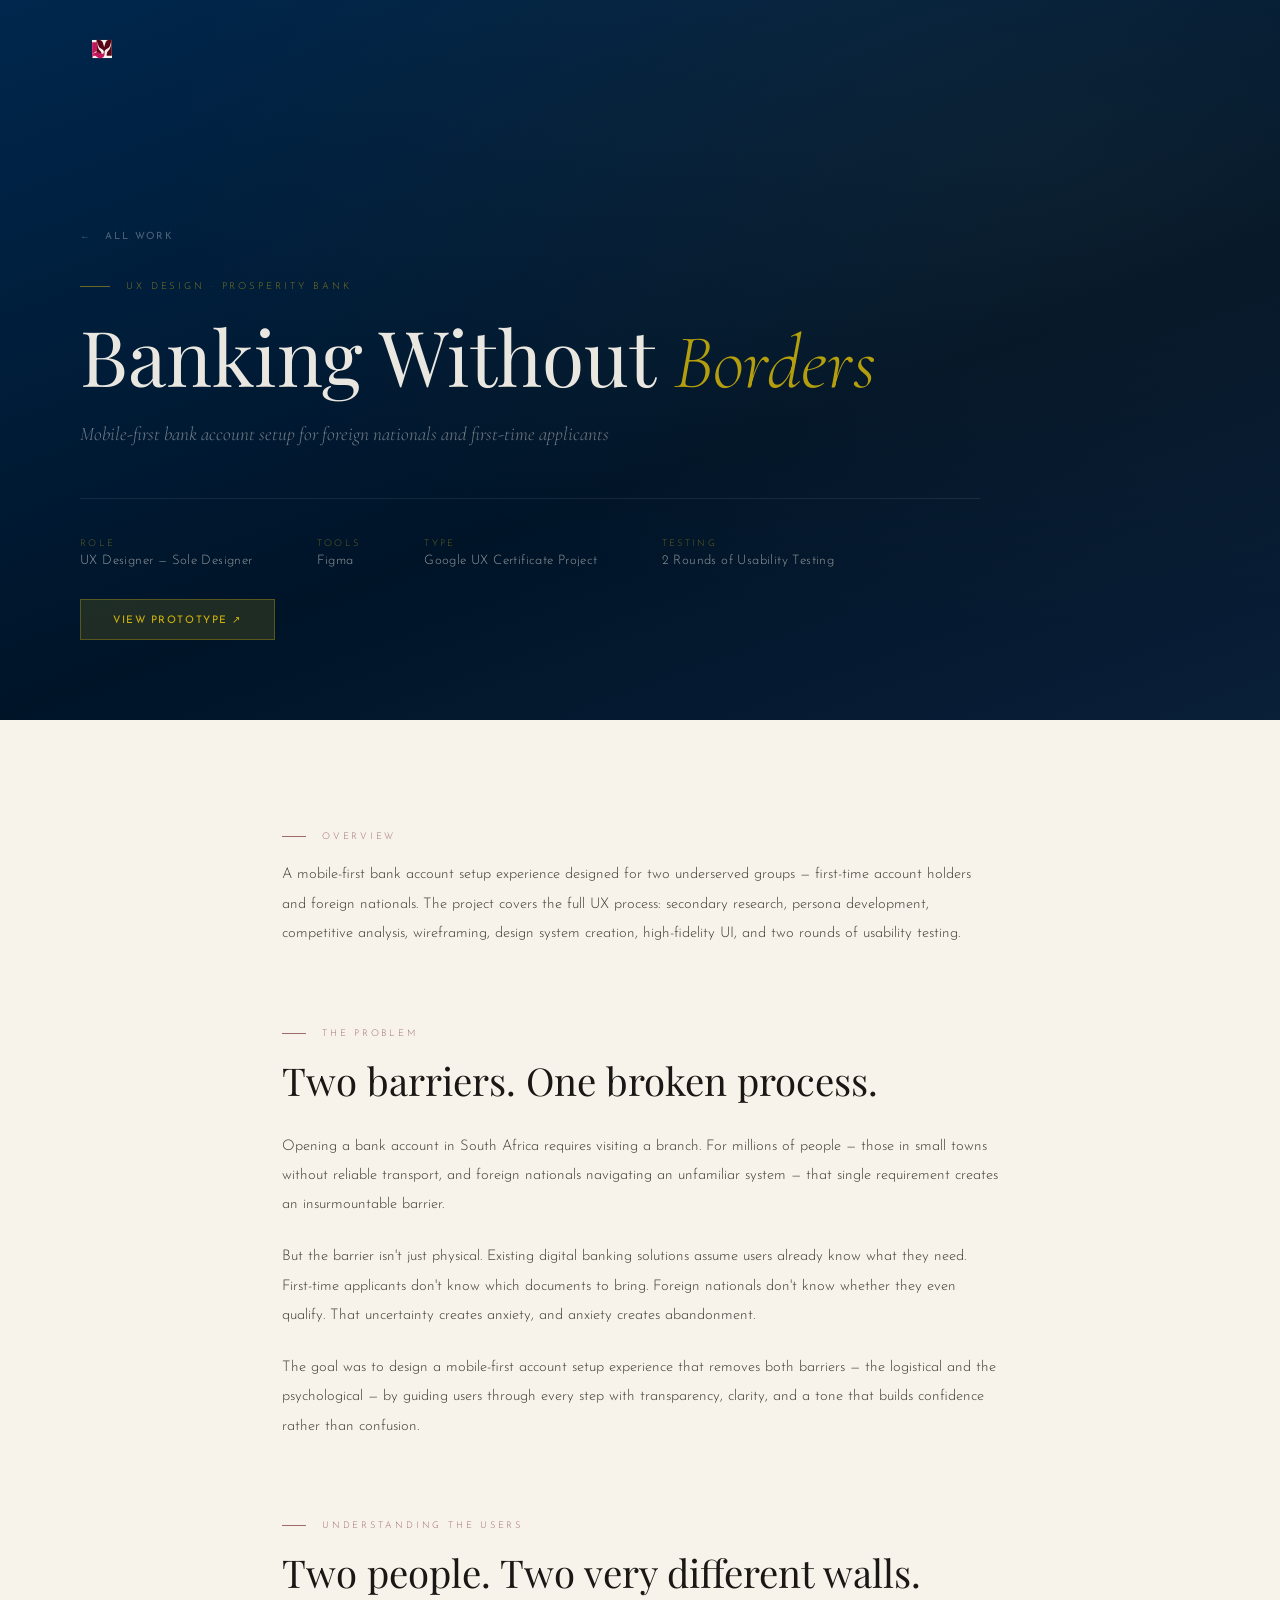
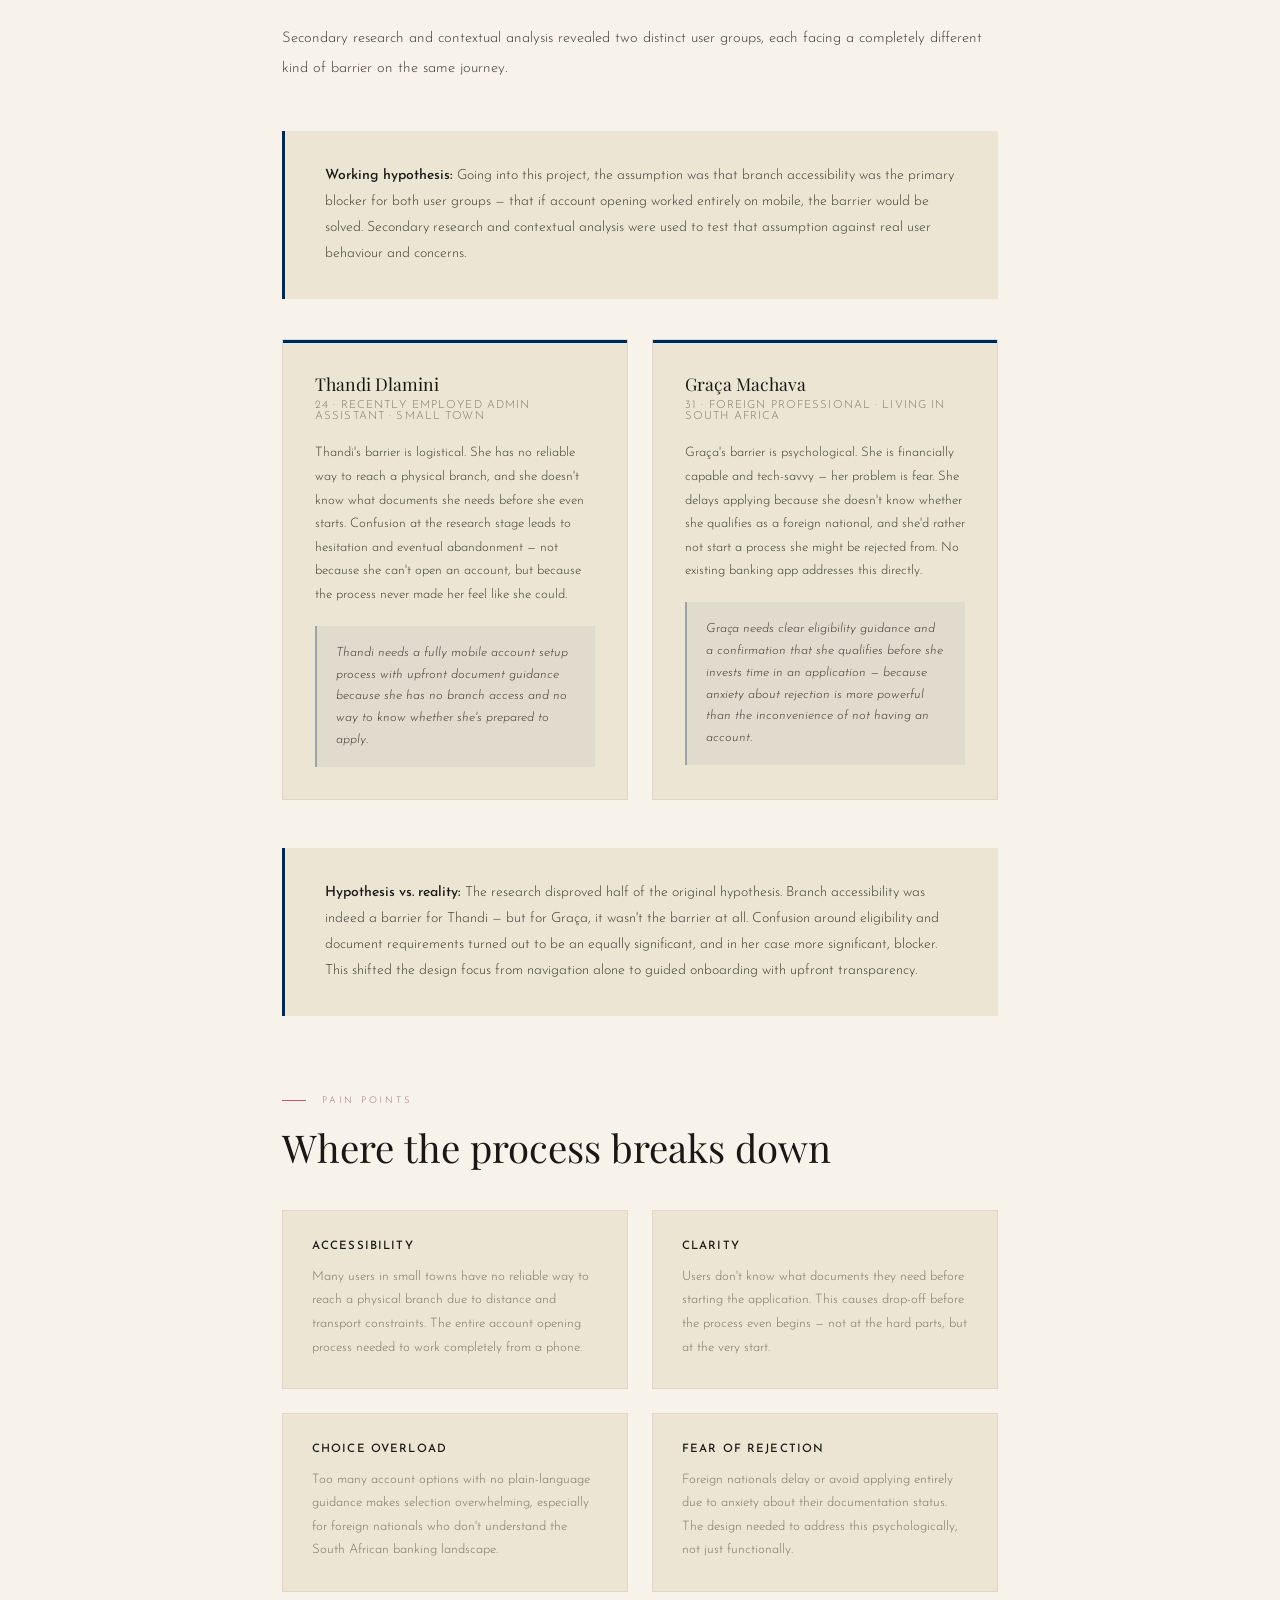
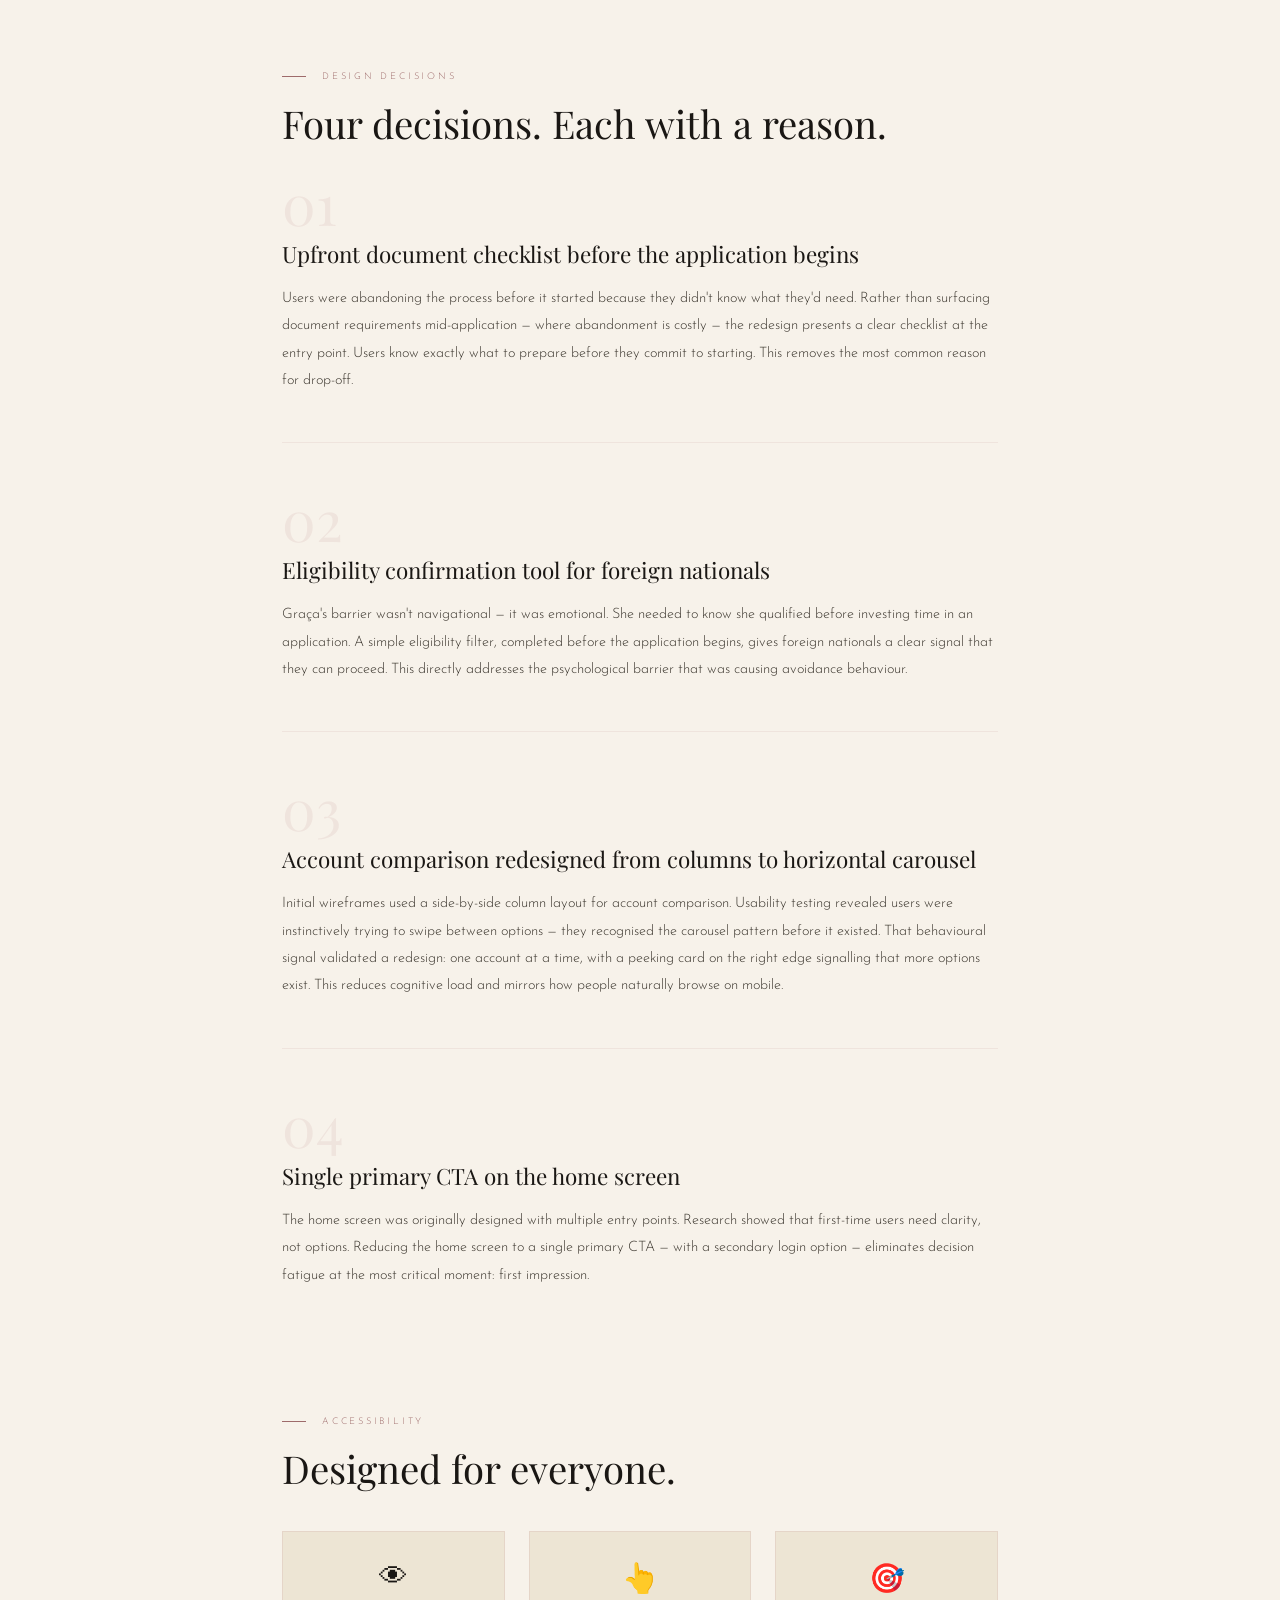
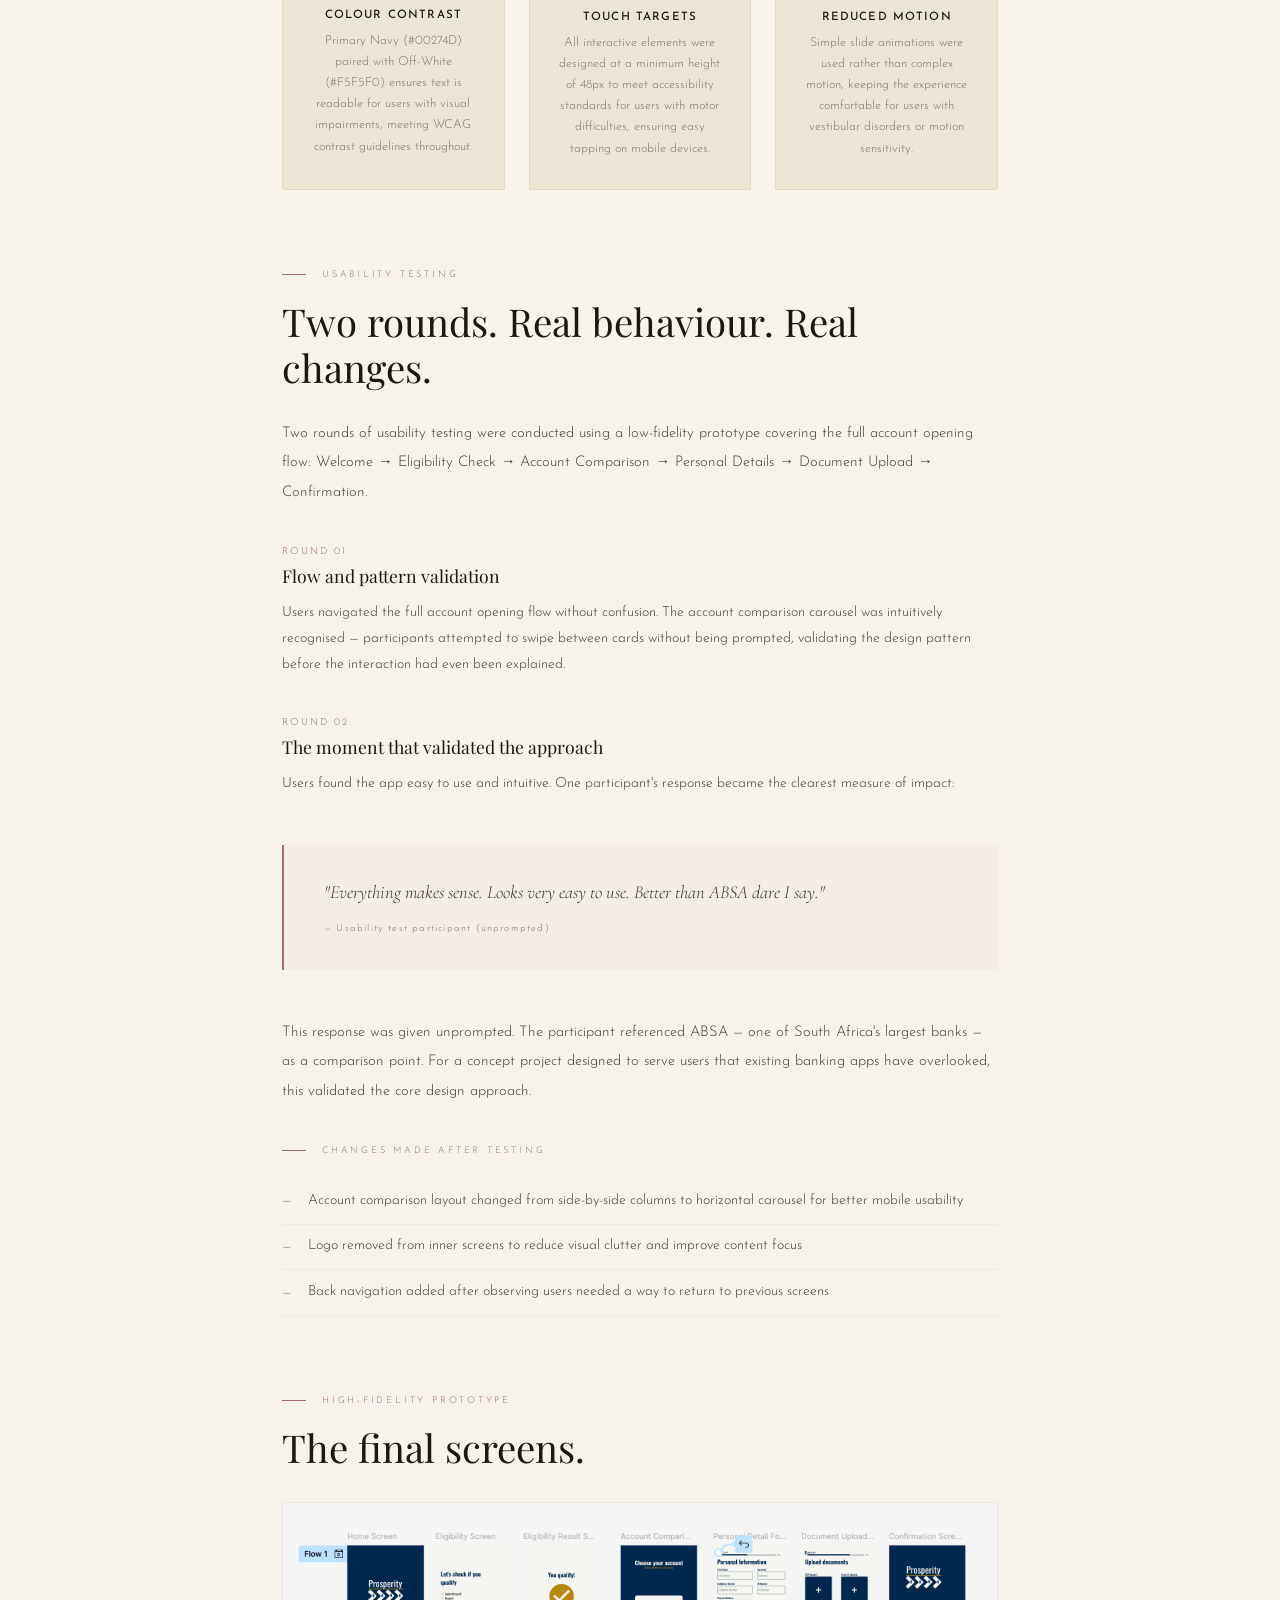
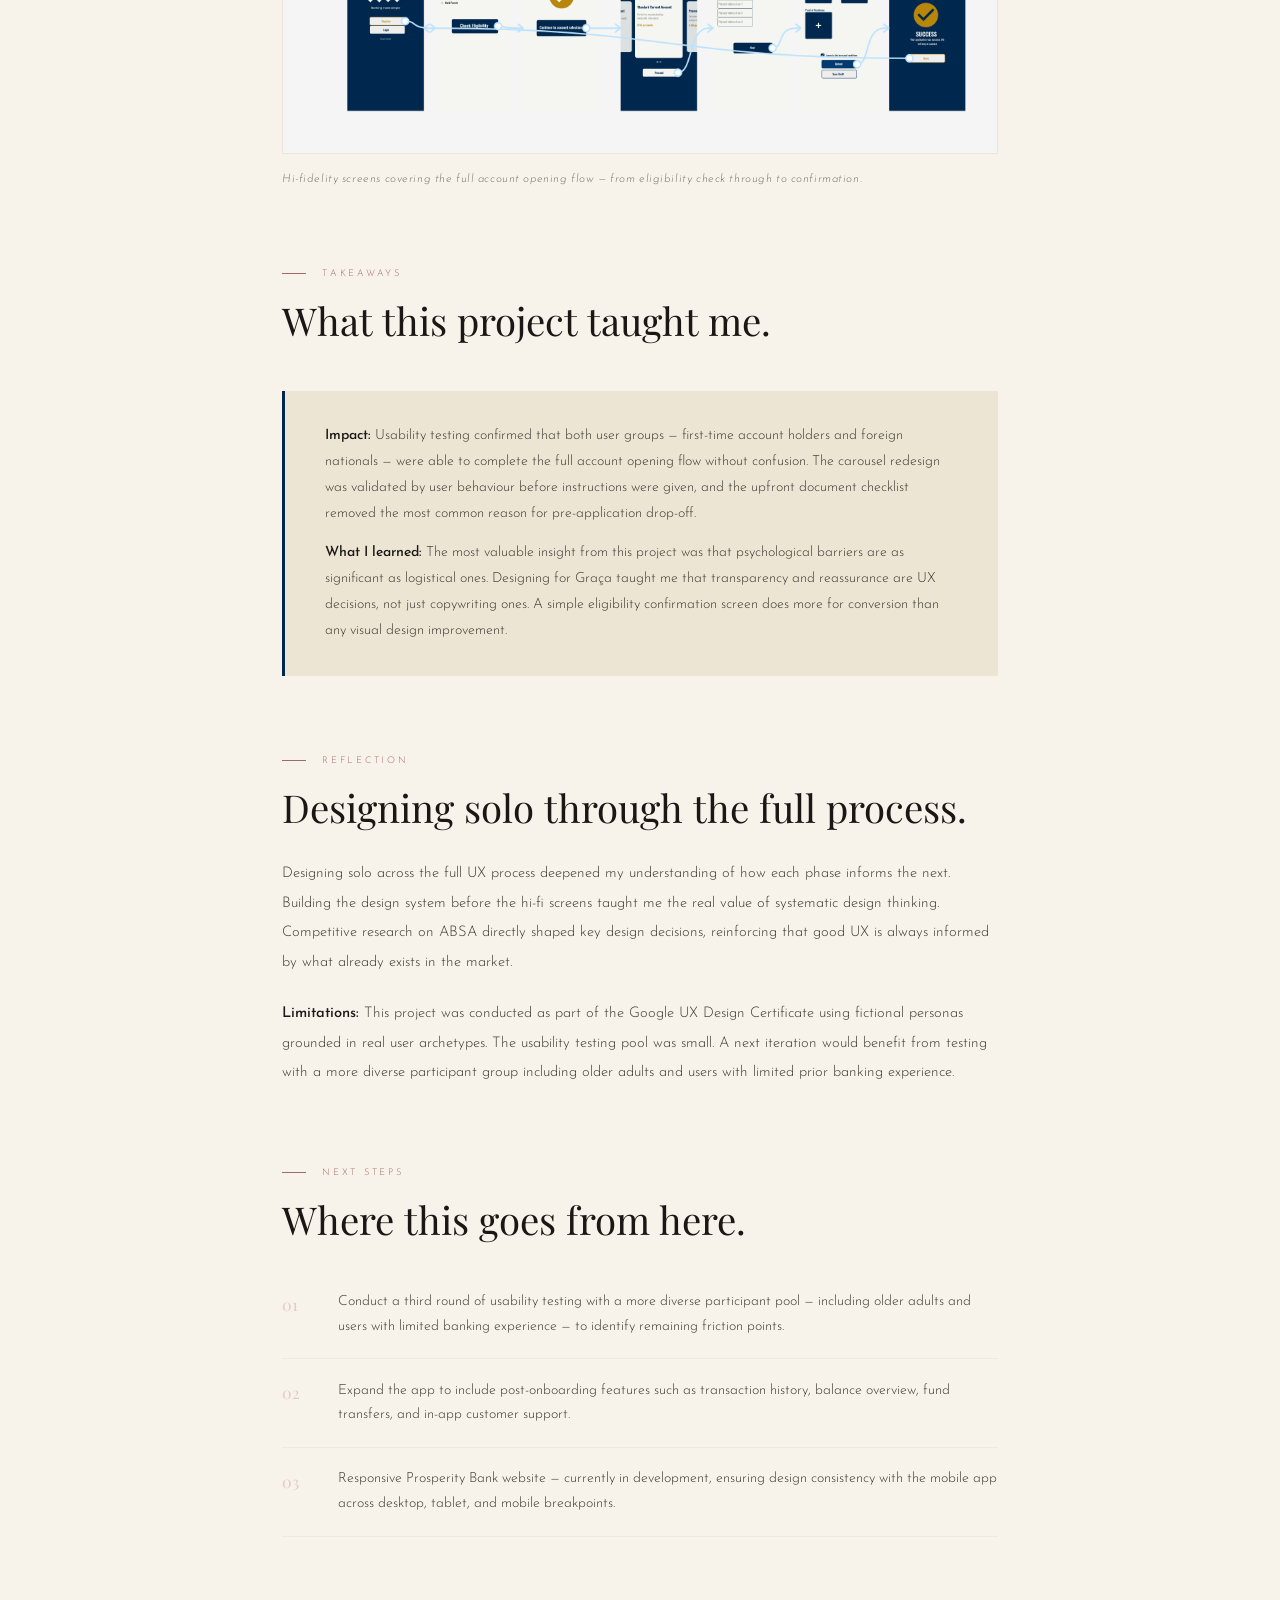
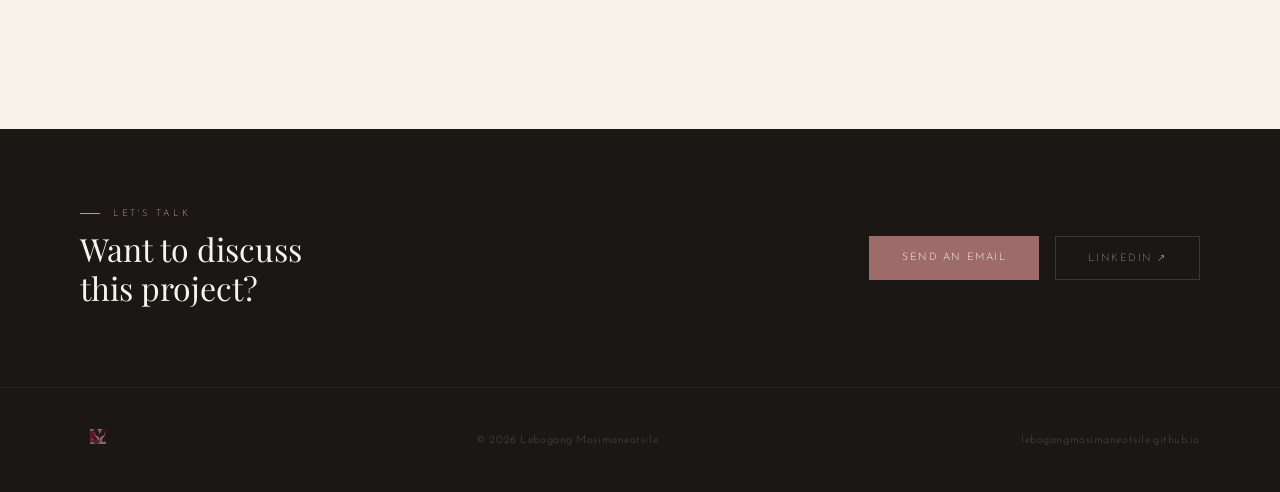
==== commit 05e7918f: "Update case studies" ====
--- a/banking-without-borders.html
+++ b/banking-without-borders.html
@@ -397,6 +397,10 @@
     <h2 class="cs-section-heading">Two people. Two very different walls.</h2>
     <p class="cs-prose" style="margin-bottom: 2.5rem;">Secondary research and contextual analysis revealed two distinct user groups, each facing a completely different kind of barrier on the same journey.</p>
 
+    <div class="cs-callout" style="margin-bottom: 2.5rem;">
+      <p><strong>Working hypothesis:</strong> Going into this project, the assumption was that branch accessibility was the primary blocker for both user groups — that if account opening worked entirely on mobile, the barrier would be solved. Secondary research and contextual analysis were used to test that assumption against real user behaviour and concerns.</p>
+    </div>
+
     <div class="persona-grid">
       <div class="persona-card">
         <p class="persona-name">Thandi Dlamini</p>
@@ -413,7 +417,7 @@
     </div>
 
     <div class="cs-callout">
-      <p><strong>What the research shifted:</strong> I assumed users would primarily struggle with branch accessibility. Research revealed that confusion around eligibility and document requirements was an equally significant barrier — and in Graça's case, a more significant one. This shifted the design focus from navigation alone to guided onboarding with upfront transparency.</p>
+      <p><strong>Hypothesis vs. reality:</strong> The research disproved half of the original hypothesis. Branch accessibility was indeed a barrier for Thandi — but for Graça, it wasn't the barrier at all. Confusion around eligibility and document requirements turned out to be an equally significant, and in her case more significant, blocker. This shifted the design focus from navigation alone to guided onboarding with upfront transparency.</p>
     </div>
   </div>
 
@@ -532,7 +536,7 @@
     <p class="cs-section-label">High-Fidelity Prototype</p>
     <h2 class="cs-section-heading">The final screens.</h2>
     <div class="cs-image-block">
-      <img src="assets/banking-hifi-screens.png" alt="Banking Without Borders hi-fidelity prototype screens" class="cs-image cs-image-full">
+      <img src="banking-hifi-screens.png" alt="Banking Without Borders hi-fidelity prototype screens" class="cs-image cs-image-full">
       <p class="cs-image-caption">Hi-fidelity screens covering the full account opening flow — from eligibility check through to confirmation.</p>
     </div>
   </div>
@@ -601,4 +605,4 @@
 });
 </script>
 </body>
-</html>
+</html>
